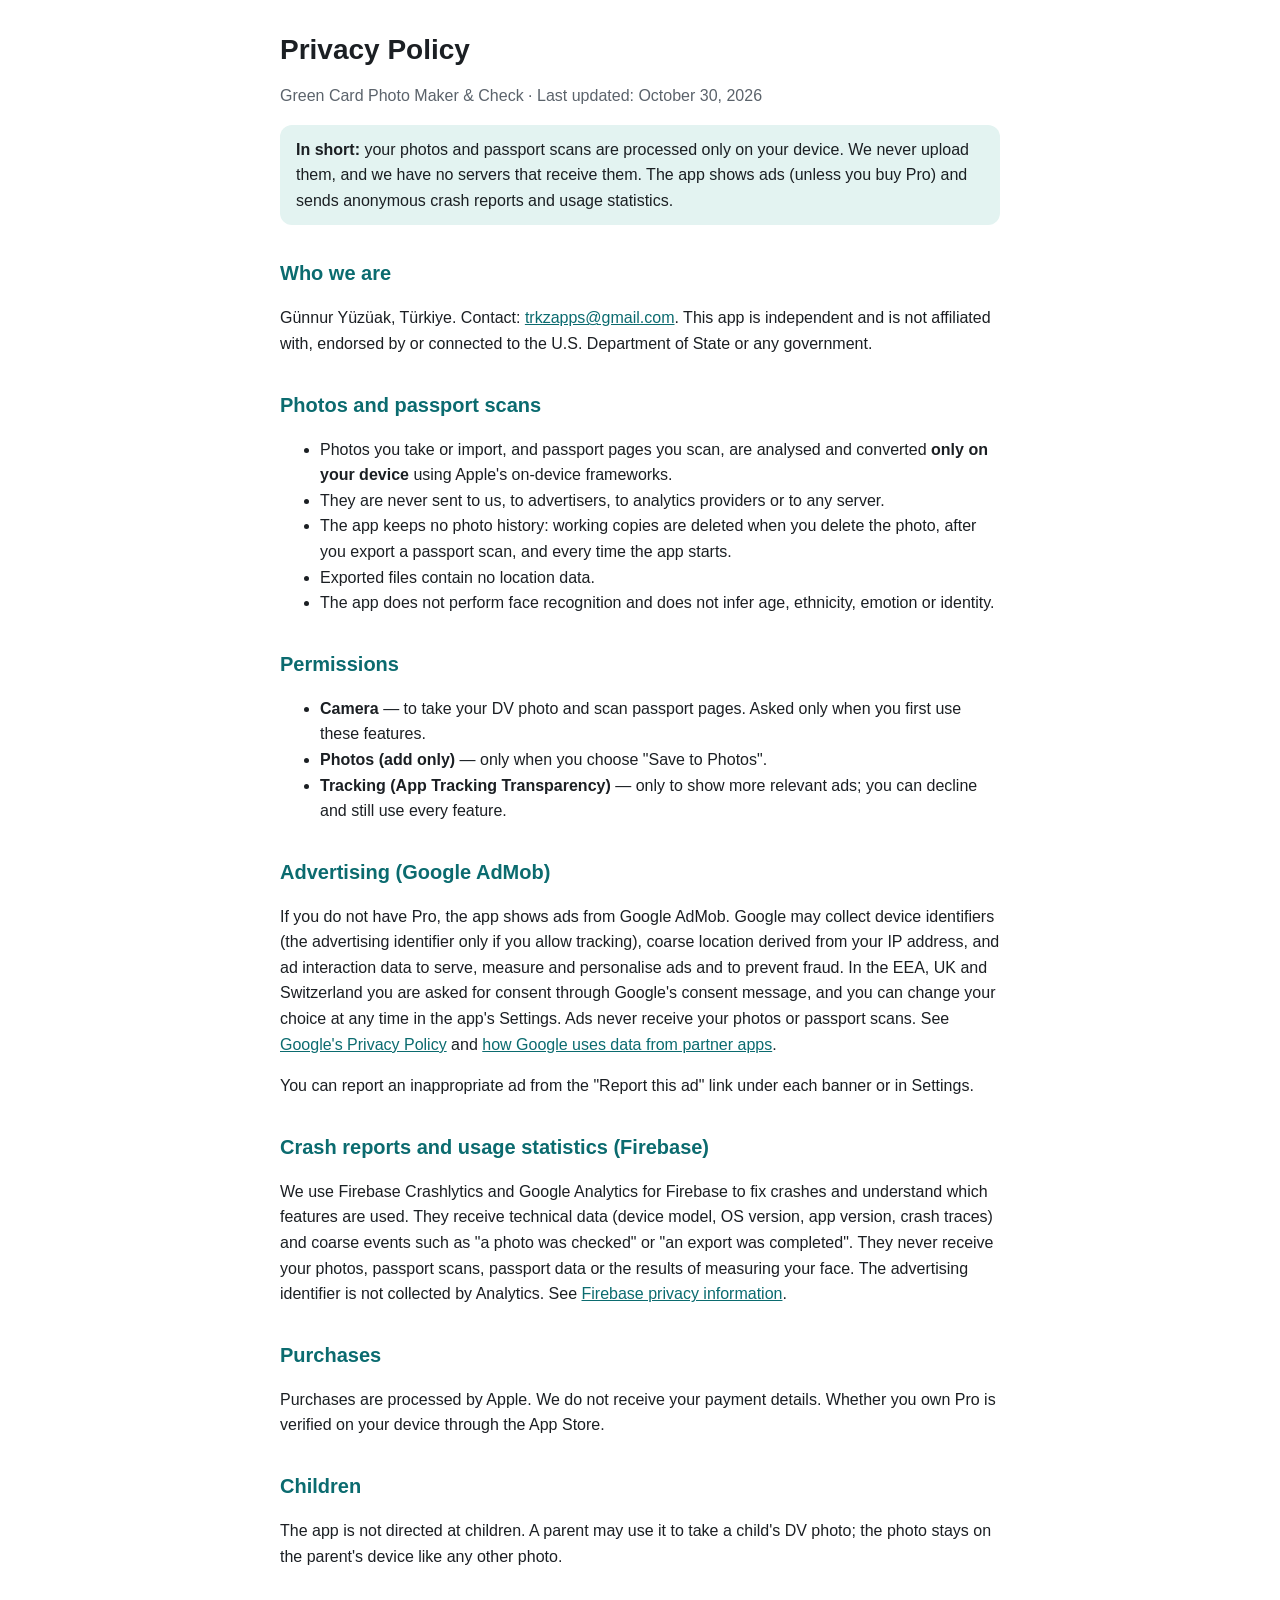
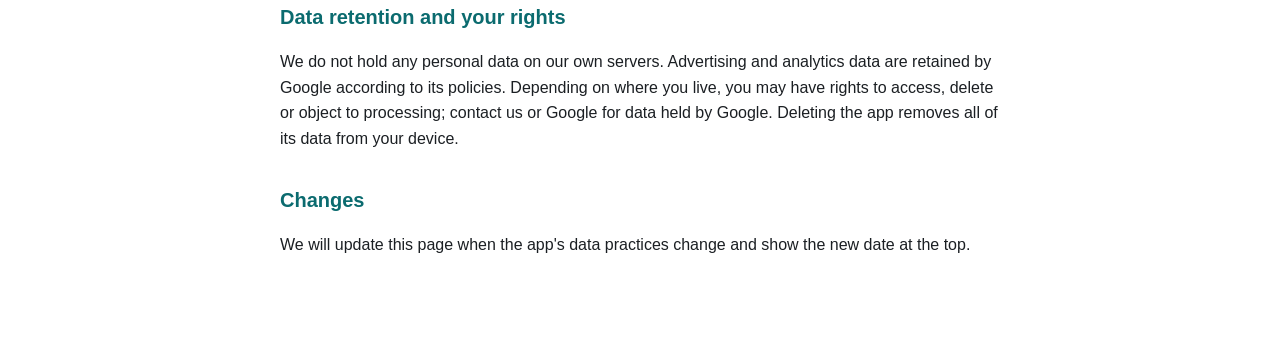
==== gcphotomaker/privacy-policy.html @ 04c85abb "Add files via upload" ====
<!doctype html>
<html lang="en">
<head>
<meta charset="utf-8">
<meta name="viewport" content="width=device-width, initial-scale=1">
<title>Privacy Policy — Green Card Photo Maker &amp; Check</title>
<style>
  :root { --text:#1b1f23; --muted:#5b636b; --brand:#0B6B6F; --bg:#ffffff; --soft:#E3F3F1; }
  body { margin:0; background:var(--bg); color:var(--text); font:16px/1.6 -apple-system, BlinkMacSystemFont, "Segoe UI", Roboto, sans-serif; }
  main { max-width:720px; margin:0 auto; padding:32px 16px 64px; }
  h1 { font-size:28px; line-height:1.25; margin:0 0 4px; }
  h2 { font-size:20px; margin:32px 0 8px; color:var(--brand); }
  p, li { color:var(--text); }
  .muted { color:var(--muted); }
  .note { background:var(--soft); border-radius:12px; padding:12px 16px; }
  a { color:var(--brand); }
</style>
</head>
<body>
<main>
<h1>Privacy Policy</h1>
<p class="muted">Green Card Photo Maker &amp; Check · Last updated: October 30, 2026</p>

<p class="note"><strong>In short:</strong> your photos and passport scans are processed only on your device. We never upload them, and we have no servers that receive them. The app shows ads (unless you buy Pro) and sends anonymous crash reports and usage statistics.</p>

<h2>Who we are</h2>
<p>Günnur Yüzüak, Türkiye. Contact: <a href="mailto:trkzapps@gmail.com">trkzapps@gmail.com</a>. This app is independent and is not affiliated with, endorsed by or connected to the U.S. Department of State or any government.</p>

<h2>Photos and passport scans</h2>
<ul>
  <li>Photos you take or import, and passport pages you scan, are analysed and converted <strong>only on your device</strong> using Apple's on-device frameworks.</li>
  <li>They are never sent to us, to advertisers, to analytics providers or to any server.</li>
  <li>The app keeps no photo history: working copies are deleted when you delete the photo, after you export a passport scan, and every time the app starts.</li>
  <li>Exported files contain no location data.</li>
  <li>The app does not perform face recognition and does not infer age, ethnicity, emotion or identity.</li>
</ul>

<h2>Permissions</h2>
<ul>
  <li><strong>Camera</strong> — to take your DV photo and scan passport pages. Asked only when you first use these features.</li>
  <li><strong>Photos (add only)</strong> — only when you choose "Save to Photos".</li>
  <li><strong>Tracking (App Tracking Transparency)</strong> — only to show more relevant ads; you can decline and still use every feature.</li>
</ul>

<h2>Advertising (Google AdMob)</h2>
<p>If you do not have Pro, the app shows ads from Google AdMob. Google may collect device identifiers (the advertising identifier only if you allow tracking), coarse location derived from your IP address, and ad interaction data to serve, measure and personalise ads and to prevent fraud. In the EEA, UK and Switzerland you are asked for consent through Google's consent message, and you can change your choice at any time in the app's Settings. Ads never receive your photos or passport scans. See <a href="https://policies.google.com/privacy">Google's Privacy Policy</a> and <a href="https://policies.google.com/technologies/partner-sites">how Google uses data from partner apps</a>.</p>
<p>You can report an inappropriate ad from the "Report this ad" link under each banner or in Settings.</p>

<h2>Crash reports and usage statistics (Firebase)</h2>
<p>We use Firebase Crashlytics and Google Analytics for Firebase to fix crashes and understand which features are used. They receive technical data (device model, OS version, app version, crash traces) and coarse events such as "a photo was checked" or "an export was completed". They never receive your photos, passport scans, passport data or the results of measuring your face. The advertising identifier is not collected by Analytics. See <a href="https://firebase.google.com/support/privacy">Firebase privacy information</a>.</p>

<h2>Purchases</h2>
<p>Purchases are processed by Apple. We do not receive your payment details. Whether you own Pro is verified on your device through the App Store.</p>

<h2>Children</h2>
<p>The app is not directed at children. A parent may use it to take a child's DV photo; the photo stays on the parent's device like any other photo.</p>

<h2>Data retention and your rights</h2>
<p>We do not hold any personal data on our own servers. Advertising and analytics data are retained by Google according to its policies. Depending on where you live, you may have rights to access, delete or object to processing; contact us or Google for data held by Google. Deleting the app removes all of its data from your device.</p>

<h2>Changes</h2>
<p>We will update this page when the app's data practices change and show the new date at the top.</p>
</main>
</body>
</html>
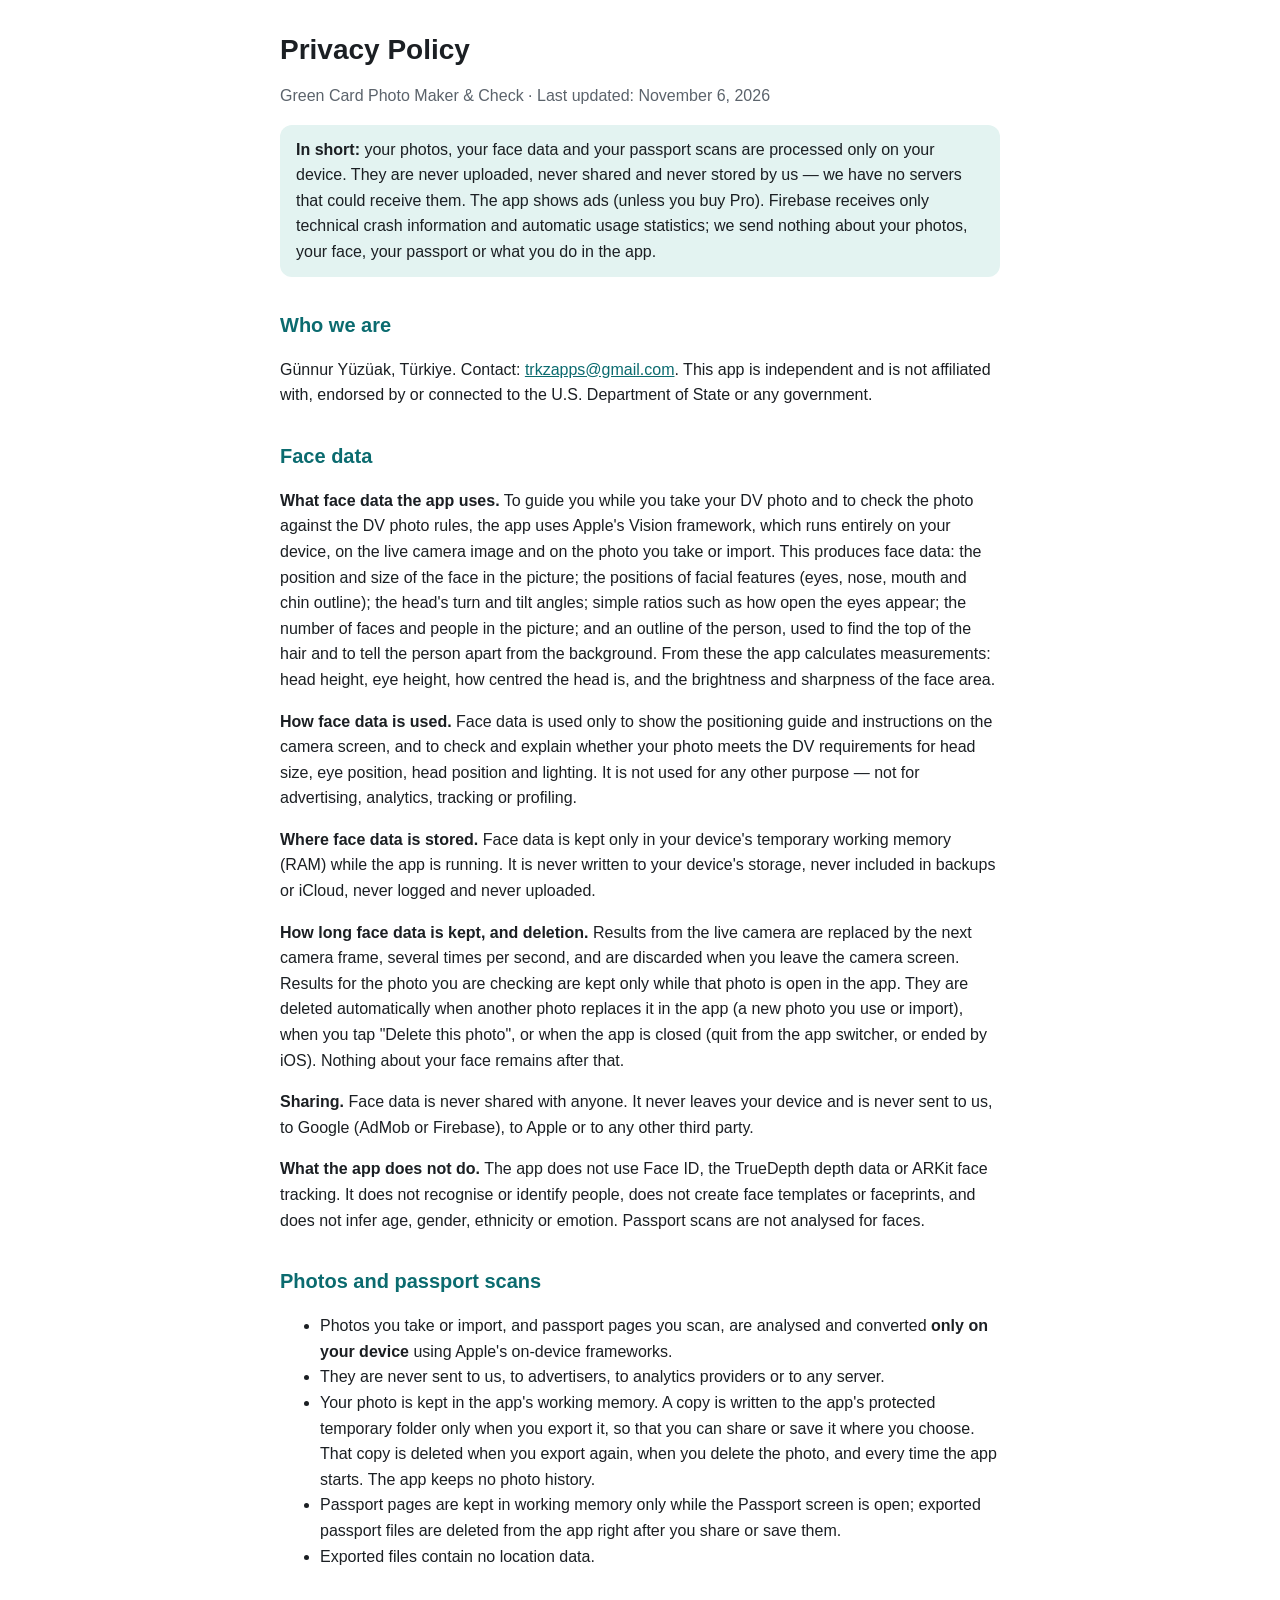
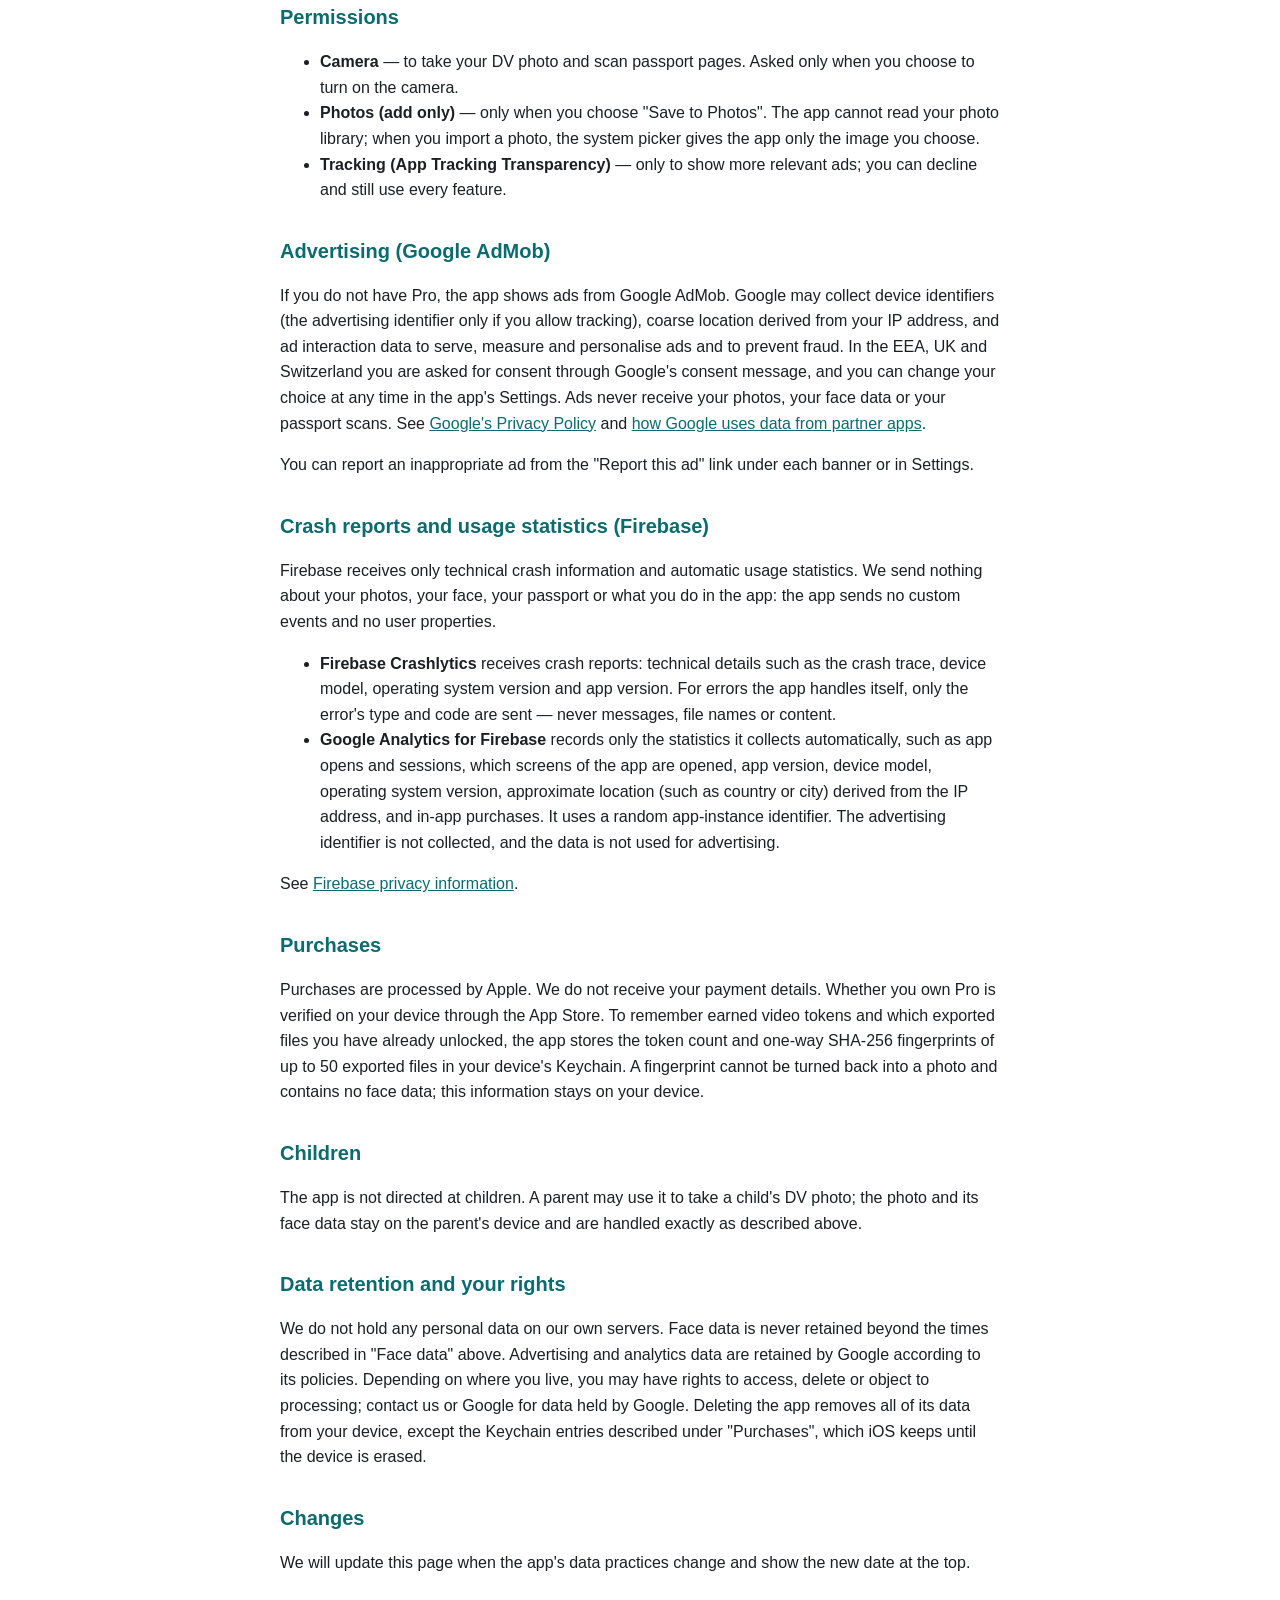
==== commit 0b29195d: "Add files via upload" ====
--- a/gcphotomaker/privacy-policy.html
+++ b/gcphotomaker/privacy-policy.html
@@ -19,44 +19,57 @@
 <body>
 <main>
 <h1>Privacy Policy</h1>
-<p class="muted">Green Card Photo Maker &amp; Check · Last updated: October 30, 2026</p>
+<p class="muted">Green Card Photo Maker &amp; Check · Last updated: November 6, 2026</p>
 
-<p class="note"><strong>In short:</strong> your photos and passport scans are processed only on your device. We never upload them, and we have no servers that receive them. The app shows ads (unless you buy Pro) and sends anonymous crash reports and usage statistics.</p>
+<p class="note"><strong>In short:</strong> your photos, your face data and your passport scans are processed only on your device. They are never uploaded, never shared and never stored by us — we have no servers that could receive them. The app shows ads (unless you buy Pro). Firebase receives only technical crash information and automatic usage statistics; we send nothing about your photos, your face, your passport or what you do in the app.</p>
 
 <h2>Who we are</h2>
 <p>Günnur Yüzüak, Türkiye. Contact: <a href="mailto:trkzapps@gmail.com">trkzapps@gmail.com</a>. This app is independent and is not affiliated with, endorsed by or connected to the U.S. Department of State or any government.</p>
+
+<h2 id="face-data">Face data</h2>
+<p><strong>What face data the app uses.</strong> To guide you while you take your DV photo and to check the photo against the DV photo rules, the app uses Apple's Vision framework, which runs entirely on your device, on the live camera image and on the photo you take or import. This produces face data: the position and size of the face in the picture; the positions of facial features (eyes, nose, mouth and chin outline); the head's turn and tilt angles; simple ratios such as how open the eyes appear; the number of faces and people in the picture; and an outline of the person, used to find the top of the hair and to tell the person apart from the background. From these the app calculates measurements: head height, eye height, how centred the head is, and the brightness and sharpness of the face area.</p>
+<p><strong>How face data is used.</strong> Face data is used only to show the positioning guide and instructions on the camera screen, and to check and explain whether your photo meets the DV requirements for head size, eye position, head position and lighting. It is not used for any other purpose — not for advertising, analytics, tracking or profiling.</p>
+<p><strong>Where face data is stored.</strong> Face data is kept only in your device's temporary working memory (RAM) while the app is running. It is never written to your device's storage, never included in backups or iCloud, never logged and never uploaded.</p>
+<p><strong>How long face data is kept, and deletion.</strong> Results from the live camera are replaced by the next camera frame, several times per second, and are discarded when you leave the camera screen. Results for the photo you are checking are kept only while that photo is open in the app. They are deleted automatically when another photo replaces it in the app (a new photo you use or import), when you tap "Delete this photo", or when the app is closed (quit from the app switcher, or ended by iOS). Nothing about your face remains after that.</p>
+<p><strong>Sharing.</strong> Face data is never shared with anyone. It never leaves your device and is never sent to us, to Google (AdMob or Firebase), to Apple or to any other third party.</p>
+<p><strong>What the app does not do.</strong> The app does not use Face ID, the TrueDepth depth data or ARKit face tracking. It does not recognise or identify people, does not create face templates or faceprints, and does not infer age, gender, ethnicity or emotion. Passport scans are not analysed for faces.</p>
 
 <h2>Photos and passport scans</h2>
 <ul>
   <li>Photos you take or import, and passport pages you scan, are analysed and converted <strong>only on your device</strong> using Apple's on-device frameworks.</li>
   <li>They are never sent to us, to advertisers, to analytics providers or to any server.</li>
-  <li>The app keeps no photo history: working copies are deleted when you delete the photo, after you export a passport scan, and every time the app starts.</li>
+  <li>Your photo is kept in the app's working memory. A copy is written to the app's protected temporary folder only when you export it, so that you can share or save it where you choose. That copy is deleted when you export again, when you delete the photo, and every time the app starts. The app keeps no photo history.</li>
+  <li>Passport pages are kept in working memory only while the Passport screen is open; exported passport files are deleted from the app right after you share or save them.</li>
   <li>Exported files contain no location data.</li>
-  <li>The app does not perform face recognition and does not infer age, ethnicity, emotion or identity.</li>
 </ul>
 
 <h2>Permissions</h2>
 <ul>
-  <li><strong>Camera</strong> — to take your DV photo and scan passport pages. Asked only when you first use these features.</li>
-  <li><strong>Photos (add only)</strong> — only when you choose "Save to Photos".</li>
+  <li><strong>Camera</strong> — to take your DV photo and scan passport pages. Asked only when you choose to turn on the camera.</li>
+  <li><strong>Photos (add only)</strong> — only when you choose "Save to Photos". The app cannot read your photo library; when you import a photo, the system picker gives the app only the image you choose.</li>
   <li><strong>Tracking (App Tracking Transparency)</strong> — only to show more relevant ads; you can decline and still use every feature.</li>
 </ul>
 
 <h2>Advertising (Google AdMob)</h2>
-<p>If you do not have Pro, the app shows ads from Google AdMob. Google may collect device identifiers (the advertising identifier only if you allow tracking), coarse location derived from your IP address, and ad interaction data to serve, measure and personalise ads and to prevent fraud. In the EEA, UK and Switzerland you are asked for consent through Google's consent message, and you can change your choice at any time in the app's Settings. Ads never receive your photos or passport scans. See <a href="https://policies.google.com/privacy">Google's Privacy Policy</a> and <a href="https://policies.google.com/technologies/partner-sites">how Google uses data from partner apps</a>.</p>
+<p>If you do not have Pro, the app shows ads from Google AdMob. Google may collect device identifiers (the advertising identifier only if you allow tracking), coarse location derived from your IP address, and ad interaction data to serve, measure and personalise ads and to prevent fraud. In the EEA, UK and Switzerland you are asked for consent through Google's consent message, and you can change your choice at any time in the app's Settings. Ads never receive your photos, your face data or your passport scans. See <a href="https://policies.google.com/privacy">Google's Privacy Policy</a> and <a href="https://policies.google.com/technologies/partner-sites">how Google uses data from partner apps</a>.</p>
 <p>You can report an inappropriate ad from the "Report this ad" link under each banner or in Settings.</p>
 
 <h2>Crash reports and usage statistics (Firebase)</h2>
-<p>We use Firebase Crashlytics and Google Analytics for Firebase to fix crashes and understand which features are used. They receive technical data (device model, OS version, app version, crash traces) and coarse events such as "a photo was checked" or "an export was completed". They never receive your photos, passport scans, passport data or the results of measuring your face. The advertising identifier is not collected by Analytics. See <a href="https://firebase.google.com/support/privacy">Firebase privacy information</a>.</p>
+<p>Firebase receives only technical crash information and automatic usage statistics. We send nothing about your photos, your face, your passport or what you do in the app: the app sends no custom events and no user properties.</p>
+<ul>
+  <li><strong>Firebase Crashlytics</strong> receives crash reports: technical details such as the crash trace, device model, operating system version and app version. For errors the app handles itself, only the error's type and code are sent — never messages, file names or content.</li>
+  <li><strong>Google Analytics for Firebase</strong> records only the statistics it collects automatically, such as app opens and sessions, which screens of the app are opened, app version, device model, operating system version, approximate location (such as country or city) derived from the IP address, and in-app purchases. It uses a random app-instance identifier. The advertising identifier is not collected, and the data is not used for advertising.</li>
+</ul>
+<p>See <a href="https://firebase.google.com/support/privacy">Firebase privacy information</a>.</p>
 
 <h2>Purchases</h2>
-<p>Purchases are processed by Apple. We do not receive your payment details. Whether you own Pro is verified on your device through the App Store.</p>
+<p>Purchases are processed by Apple. We do not receive your payment details. Whether you own Pro is verified on your device through the App Store. To remember earned video tokens and which exported files you have already unlocked, the app stores the token count and one-way SHA-256 fingerprints of up to 50 exported files in your device's Keychain. A fingerprint cannot be turned back into a photo and contains no face data; this information stays on your device.</p>
 
 <h2>Children</h2>
-<p>The app is not directed at children. A parent may use it to take a child's DV photo; the photo stays on the parent's device like any other photo.</p>
+<p>The app is not directed at children. A parent may use it to take a child's DV photo; the photo and its face data stay on the parent's device and are handled exactly as described above.</p>
 
 <h2>Data retention and your rights</h2>
-<p>We do not hold any personal data on our own servers. Advertising and analytics data are retained by Google according to its policies. Depending on where you live, you may have rights to access, delete or object to processing; contact us or Google for data held by Google. Deleting the app removes all of its data from your device.</p>
+<p>We do not hold any personal data on our own servers. Face data is never retained beyond the times described in "Face data" above. Advertising and analytics data are retained by Google according to its policies. Depending on where you live, you may have rights to access, delete or object to processing; contact us or Google for data held by Google. Deleting the app removes all of its data from your device, except the Keychain entries described under "Purchases", which iOS keeps until the device is erased.</p>
 
 <h2>Changes</h2>
 <p>We will update this page when the app's data practices change and show the new date at the top.</p>
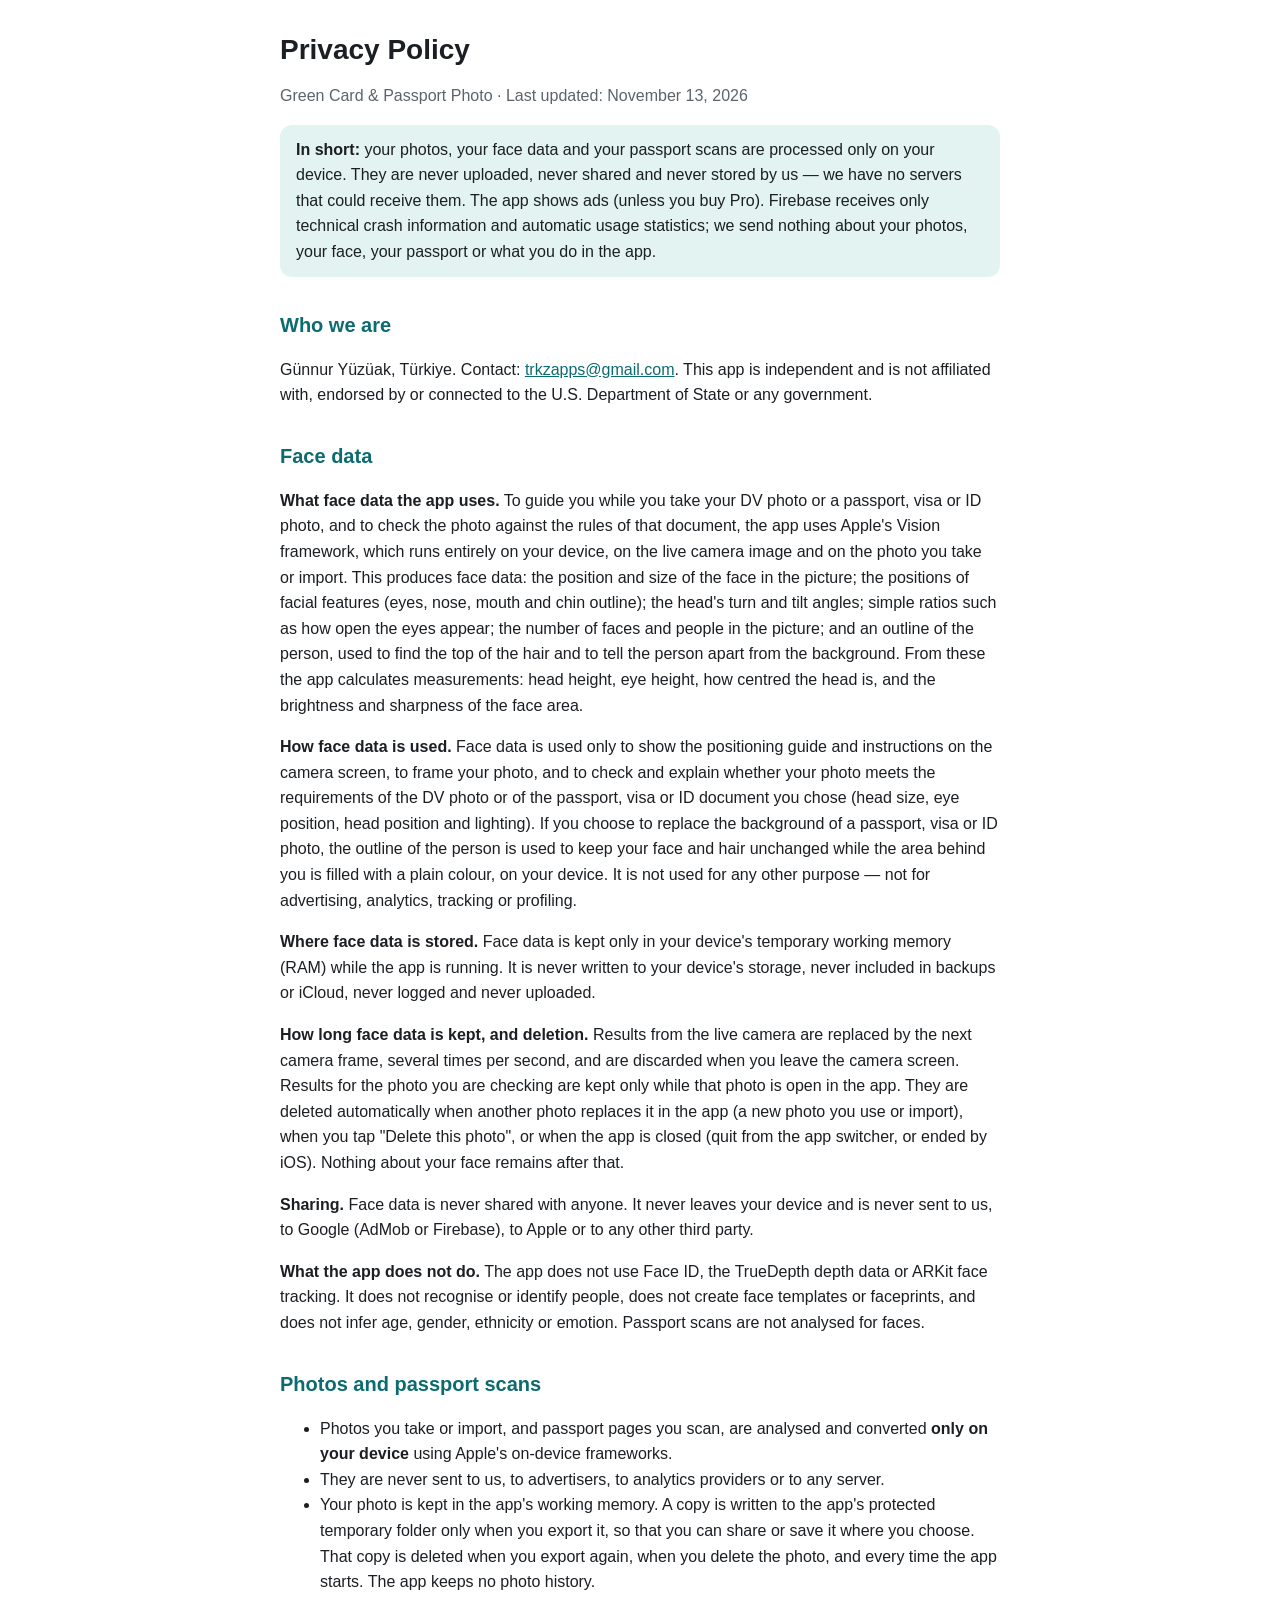
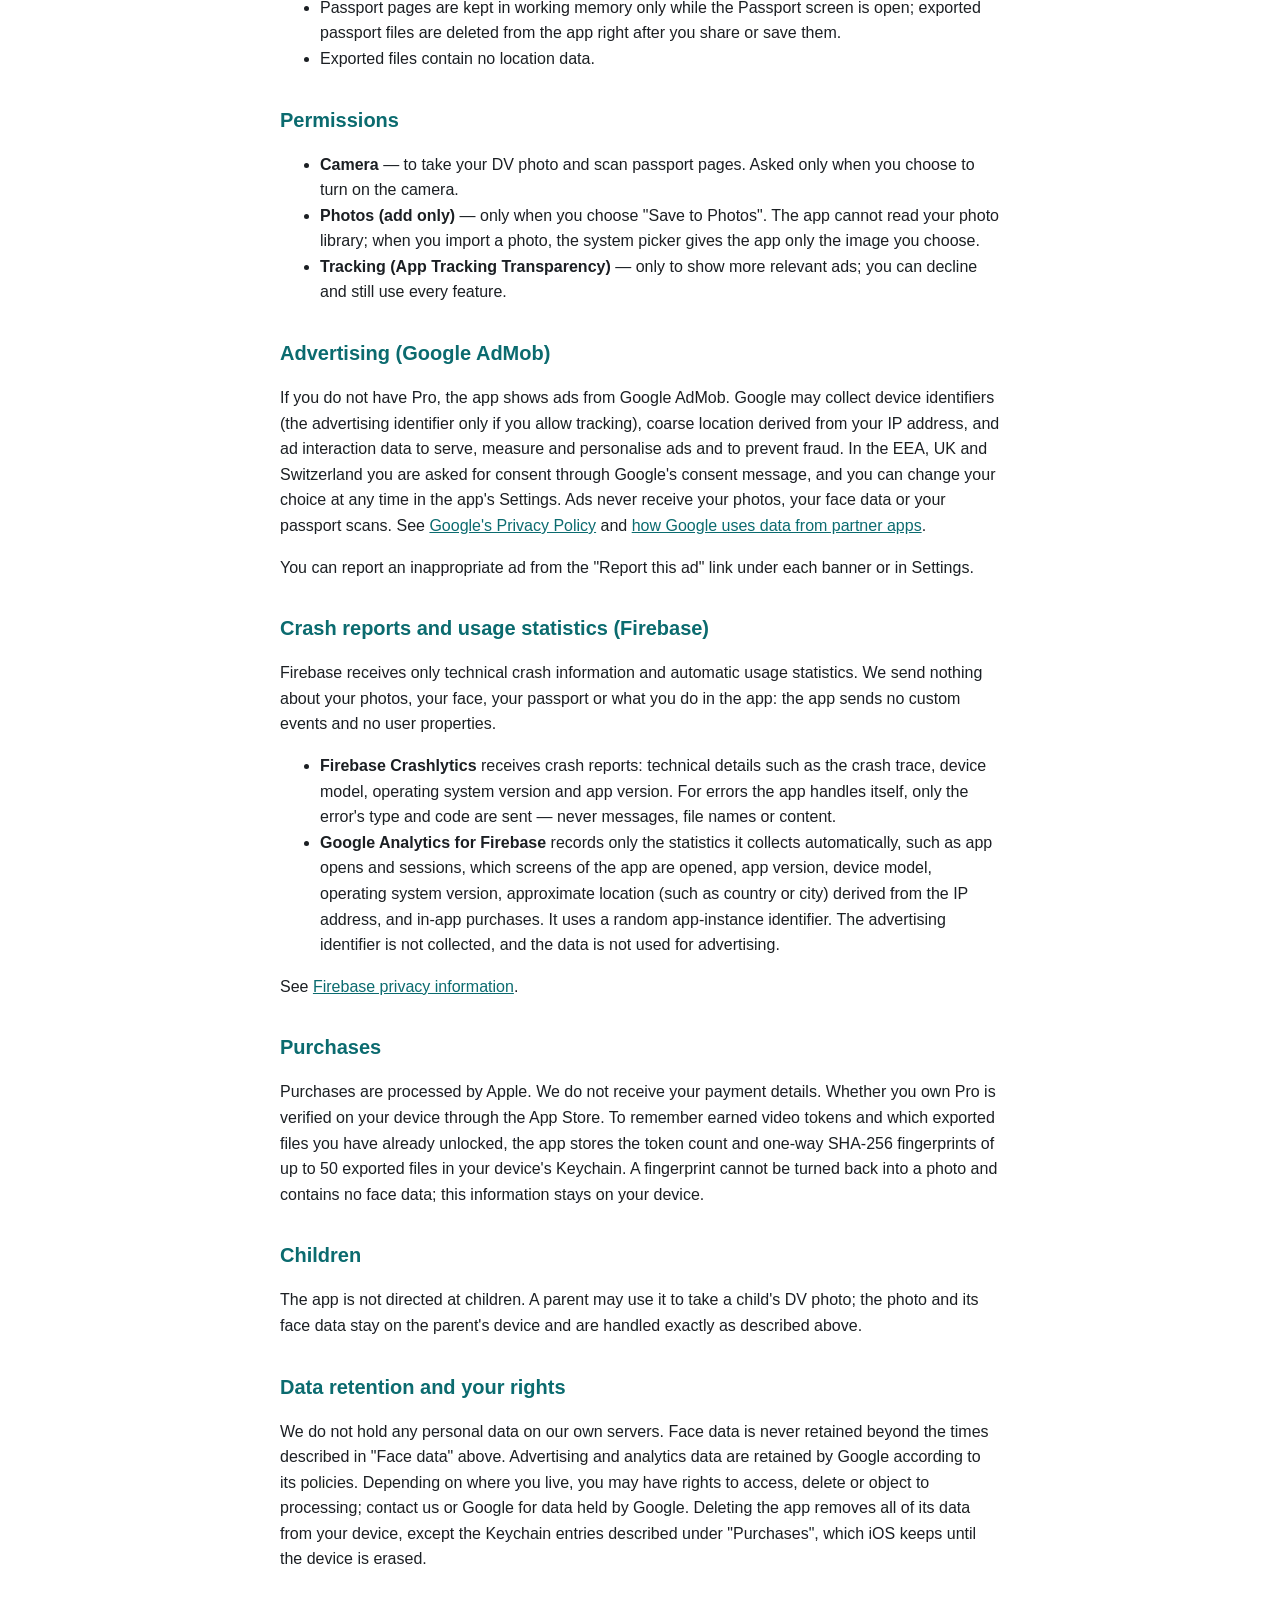
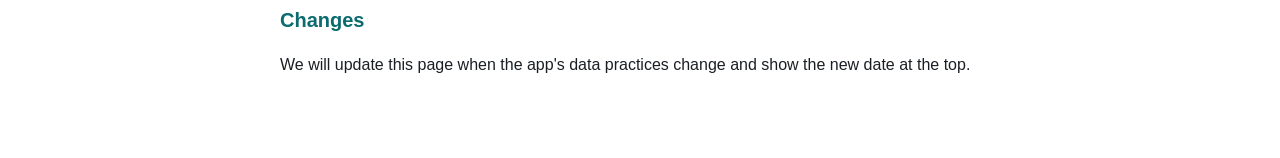
==== commit 9495a159: "Add files via upload" ====
--- a/gcphotomaker/privacy-policy.html
+++ b/gcphotomaker/privacy-policy.html
@@ -3,7 +3,7 @@
 <head>
 <meta charset="utf-8">
 <meta name="viewport" content="width=device-width, initial-scale=1">
-<title>Privacy Policy — Green Card Photo Maker &amp; Check</title>
+<title>Privacy Policy — Green Card &amp; Passport Photo</title>
 <style>
   :root { --text:#1b1f23; --muted:#5b636b; --brand:#0B6B6F; --bg:#ffffff; --soft:#E3F3F1; }
   body { margin:0; background:var(--bg); color:var(--text); font:16px/1.6 -apple-system, BlinkMacSystemFont, "Segoe UI", Roboto, sans-serif; }
@@ -19,7 +19,7 @@
 <body>
 <main>
 <h1>Privacy Policy</h1>
-<p class="muted">Green Card Photo Maker &amp; Check · Last updated: November 6, 2026</p>
+<p class="muted">Green Card &amp; Passport Photo · Last updated: November 13, 2026</p>
 
 <p class="note"><strong>In short:</strong> your photos, your face data and your passport scans are processed only on your device. They are never uploaded, never shared and never stored by us — we have no servers that could receive them. The app shows ads (unless you buy Pro). Firebase receives only technical crash information and automatic usage statistics; we send nothing about your photos, your face, your passport or what you do in the app.</p>
 
@@ -27,8 +27,8 @@
 <p>Günnur Yüzüak, Türkiye. Contact: <a href="mailto:trkzapps@gmail.com">trkzapps@gmail.com</a>. This app is independent and is not affiliated with, endorsed by or connected to the U.S. Department of State or any government.</p>
 
 <h2 id="face-data">Face data</h2>
-<p><strong>What face data the app uses.</strong> To guide you while you take your DV photo and to check the photo against the DV photo rules, the app uses Apple's Vision framework, which runs entirely on your device, on the live camera image and on the photo you take or import. This produces face data: the position and size of the face in the picture; the positions of facial features (eyes, nose, mouth and chin outline); the head's turn and tilt angles; simple ratios such as how open the eyes appear; the number of faces and people in the picture; and an outline of the person, used to find the top of the hair and to tell the person apart from the background. From these the app calculates measurements: head height, eye height, how centred the head is, and the brightness and sharpness of the face area.</p>
-<p><strong>How face data is used.</strong> Face data is used only to show the positioning guide and instructions on the camera screen, and to check and explain whether your photo meets the DV requirements for head size, eye position, head position and lighting. It is not used for any other purpose — not for advertising, analytics, tracking or profiling.</p>
+<p><strong>What face data the app uses.</strong> To guide you while you take your DV photo or a passport, visa or ID photo, and to check the photo against the rules of that document, the app uses Apple's Vision framework, which runs entirely on your device, on the live camera image and on the photo you take or import. This produces face data: the position and size of the face in the picture; the positions of facial features (eyes, nose, mouth and chin outline); the head's turn and tilt angles; simple ratios such as how open the eyes appear; the number of faces and people in the picture; and an outline of the person, used to find the top of the hair and to tell the person apart from the background. From these the app calculates measurements: head height, eye height, how centred the head is, and the brightness and sharpness of the face area.</p>
+<p><strong>How face data is used.</strong> Face data is used only to show the positioning guide and instructions on the camera screen, to frame your photo, and to check and explain whether your photo meets the requirements of the DV photo or of the passport, visa or ID document you chose (head size, eye position, head position and lighting). If you choose to replace the background of a passport, visa or ID photo, the outline of the person is used to keep your face and hair unchanged while the area behind you is filled with a plain colour, on your device. It is not used for any other purpose — not for advertising, analytics, tracking or profiling.</p>
 <p><strong>Where face data is stored.</strong> Face data is kept only in your device's temporary working memory (RAM) while the app is running. It is never written to your device's storage, never included in backups or iCloud, never logged and never uploaded.</p>
 <p><strong>How long face data is kept, and deletion.</strong> Results from the live camera are replaced by the next camera frame, several times per second, and are discarded when you leave the camera screen. Results for the photo you are checking are kept only while that photo is open in the app. They are deleted automatically when another photo replaces it in the app (a new photo you use or import), when you tap "Delete this photo", or when the app is closed (quit from the app switcher, or ended by iOS). Nothing about your face remains after that.</p>
 <p><strong>Sharing.</strong> Face data is never shared with anyone. It never leaves your device and is never sent to us, to Google (AdMob or Firebase), to Apple or to any other third party.</p>
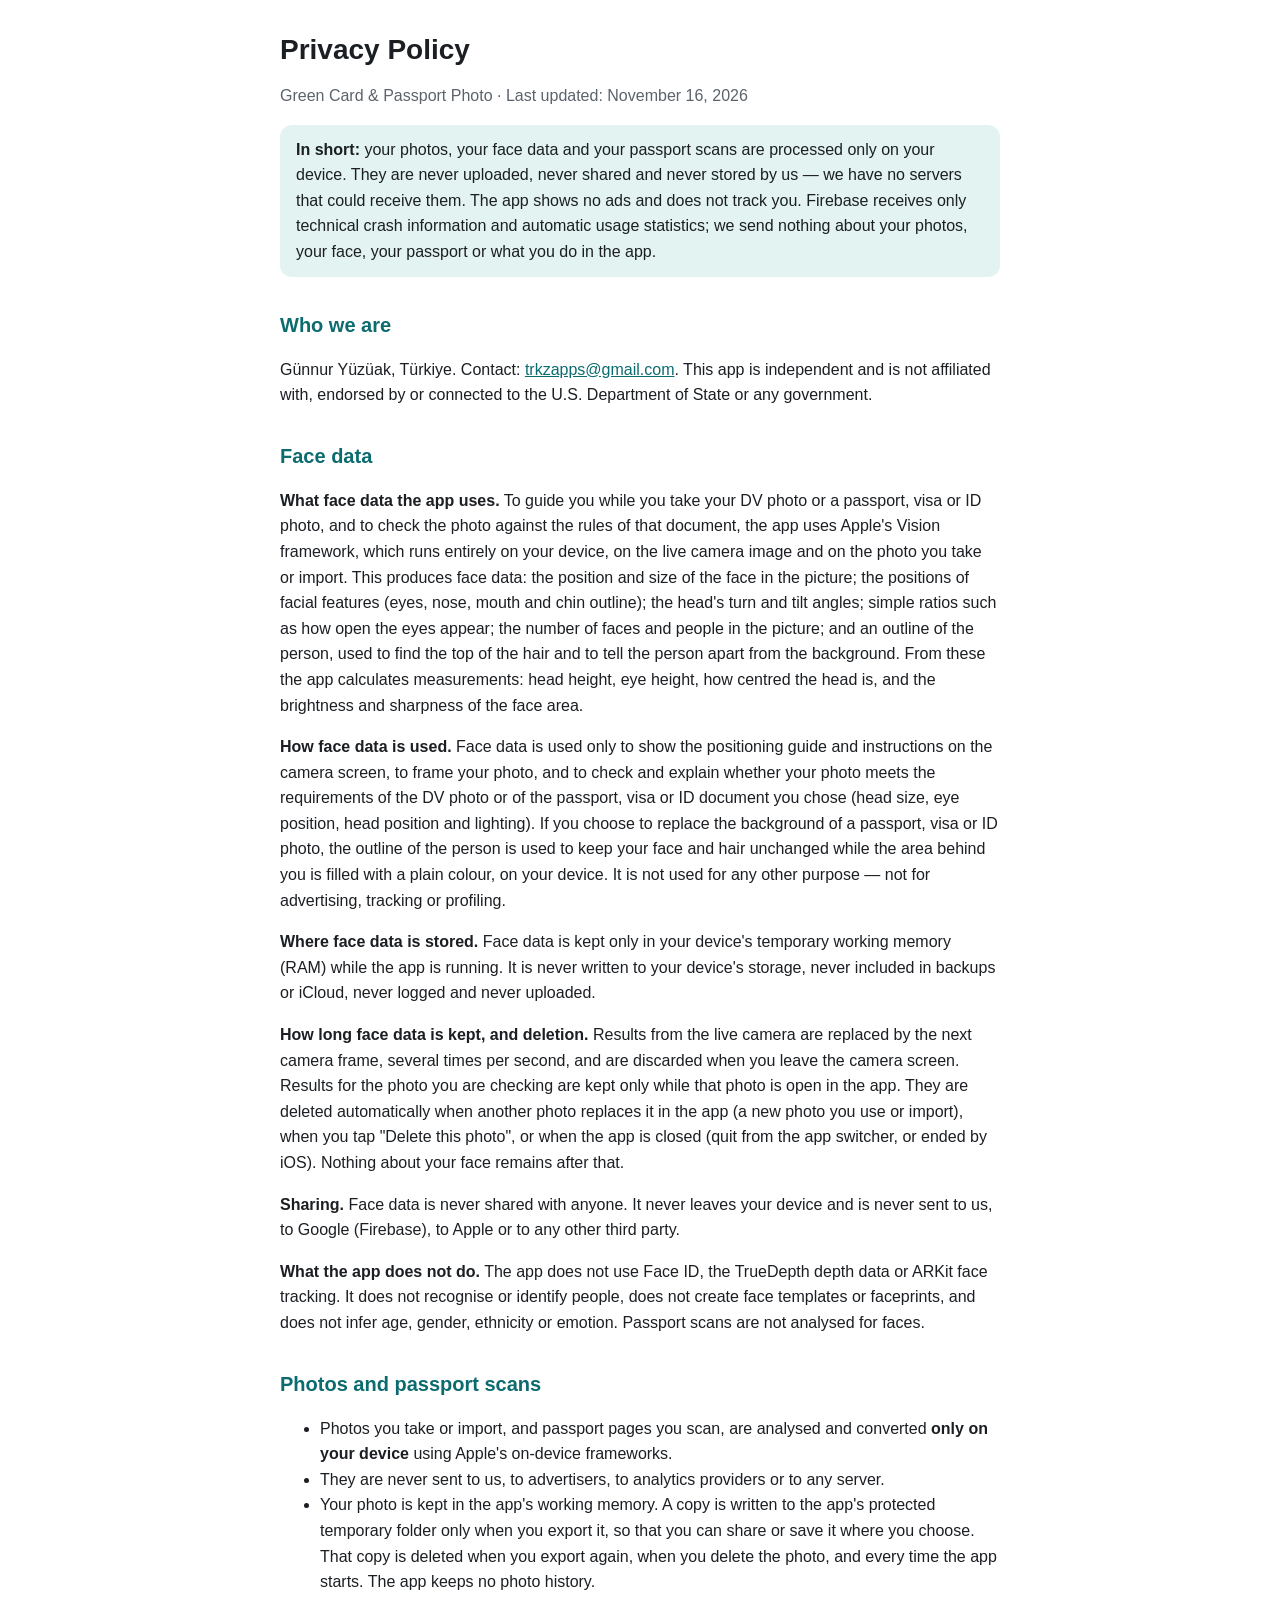
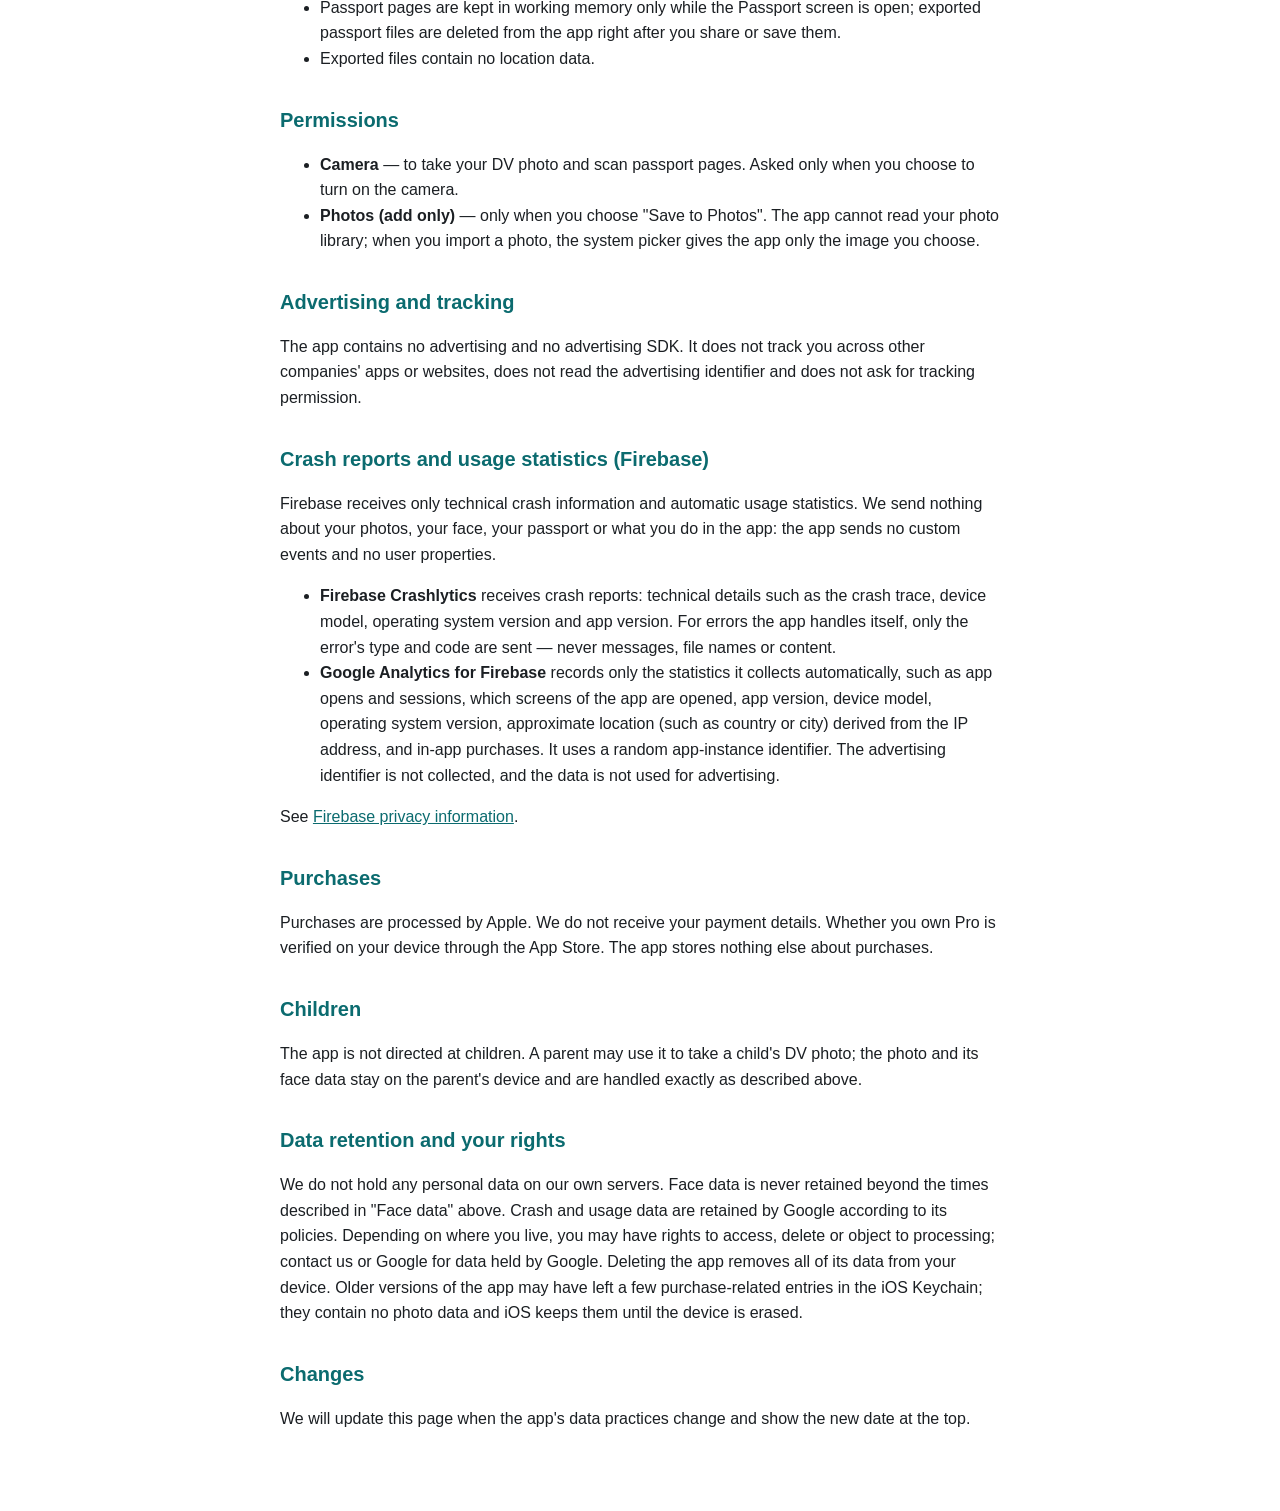
==== commit 5df9ee5e: "Add files via upload" ====
--- a/gcphotomaker/privacy-policy.html
+++ b/gcphotomaker/privacy-policy.html
@@ -19,19 +19,19 @@
 <body>
 <main>
 <h1>Privacy Policy</h1>
-<p class="muted">Green Card &amp; Passport Photo · Last updated: November 13, 2026</p>
+<p class="muted">Green Card &amp; Passport Photo · Last updated: November 16, 2026</p>
 
-<p class="note"><strong>In short:</strong> your photos, your face data and your passport scans are processed only on your device. They are never uploaded, never shared and never stored by us — we have no servers that could receive them. The app shows ads (unless you buy Pro). Firebase receives only technical crash information and automatic usage statistics; we send nothing about your photos, your face, your passport or what you do in the app.</p>
+<p class="note"><strong>In short:</strong> your photos, your face data and your passport scans are processed only on your device. They are never uploaded, never shared and never stored by us — we have no servers that could receive them. The app shows no ads and does not track you. Firebase receives only technical crash information and automatic usage statistics; we send nothing about your photos, your face, your passport or what you do in the app.</p>
 
 <h2>Who we are</h2>
 <p>Günnur Yüzüak, Türkiye. Contact: <a href="mailto:trkzapps@gmail.com">trkzapps@gmail.com</a>. This app is independent and is not affiliated with, endorsed by or connected to the U.S. Department of State or any government.</p>
 
 <h2 id="face-data">Face data</h2>
 <p><strong>What face data the app uses.</strong> To guide you while you take your DV photo or a passport, visa or ID photo, and to check the photo against the rules of that document, the app uses Apple's Vision framework, which runs entirely on your device, on the live camera image and on the photo you take or import. This produces face data: the position and size of the face in the picture; the positions of facial features (eyes, nose, mouth and chin outline); the head's turn and tilt angles; simple ratios such as how open the eyes appear; the number of faces and people in the picture; and an outline of the person, used to find the top of the hair and to tell the person apart from the background. From these the app calculates measurements: head height, eye height, how centred the head is, and the brightness and sharpness of the face area.</p>
-<p><strong>How face data is used.</strong> Face data is used only to show the positioning guide and instructions on the camera screen, to frame your photo, and to check and explain whether your photo meets the requirements of the DV photo or of the passport, visa or ID document you chose (head size, eye position, head position and lighting). If you choose to replace the background of a passport, visa or ID photo, the outline of the person is used to keep your face and hair unchanged while the area behind you is filled with a plain colour, on your device. It is not used for any other purpose — not for advertising, analytics, tracking or profiling.</p>
+<p><strong>How face data is used.</strong> Face data is used only to show the positioning guide and instructions on the camera screen, to frame your photo, and to check and explain whether your photo meets the requirements of the DV photo or of the passport, visa or ID document you chose (head size, eye position, head position and lighting). If you choose to replace the background of a passport, visa or ID photo, the outline of the person is used to keep your face and hair unchanged while the area behind you is filled with a plain colour, on your device. It is not used for any other purpose — not for advertising, tracking or profiling.</p>
 <p><strong>Where face data is stored.</strong> Face data is kept only in your device's temporary working memory (RAM) while the app is running. It is never written to your device's storage, never included in backups or iCloud, never logged and never uploaded.</p>
 <p><strong>How long face data is kept, and deletion.</strong> Results from the live camera are replaced by the next camera frame, several times per second, and are discarded when you leave the camera screen. Results for the photo you are checking are kept only while that photo is open in the app. They are deleted automatically when another photo replaces it in the app (a new photo you use or import), when you tap "Delete this photo", or when the app is closed (quit from the app switcher, or ended by iOS). Nothing about your face remains after that.</p>
-<p><strong>Sharing.</strong> Face data is never shared with anyone. It never leaves your device and is never sent to us, to Google (AdMob or Firebase), to Apple or to any other third party.</p>
+<p><strong>Sharing.</strong> Face data is never shared with anyone. It never leaves your device and is never sent to us, to Google (Firebase), to Apple or to any other third party.</p>
 <p><strong>What the app does not do.</strong> The app does not use Face ID, the TrueDepth depth data or ARKit face tracking. It does not recognise or identify people, does not create face templates or faceprints, and does not infer age, gender, ethnicity or emotion. Passport scans are not analysed for faces.</p>
 
 <h2>Photos and passport scans</h2>
@@ -47,12 +47,10 @@
 <ul>
   <li><strong>Camera</strong> — to take your DV photo and scan passport pages. Asked only when you choose to turn on the camera.</li>
   <li><strong>Photos (add only)</strong> — only when you choose "Save to Photos". The app cannot read your photo library; when you import a photo, the system picker gives the app only the image you choose.</li>
-  <li><strong>Tracking (App Tracking Transparency)</strong> — only to show more relevant ads; you can decline and still use every feature.</li>
 </ul>
 
-<h2>Advertising (Google AdMob)</h2>
-<p>If you do not have Pro, the app shows ads from Google AdMob. Google may collect device identifiers (the advertising identifier only if you allow tracking), coarse location derived from your IP address, and ad interaction data to serve, measure and personalise ads and to prevent fraud. In the EEA, UK and Switzerland you are asked for consent through Google's consent message, and you can change your choice at any time in the app's Settings. Ads never receive your photos, your face data or your passport scans. See <a href="https://policies.google.com/privacy">Google's Privacy Policy</a> and <a href="https://policies.google.com/technologies/partner-sites">how Google uses data from partner apps</a>.</p>
-<p>You can report an inappropriate ad from the "Report this ad" link under each banner or in Settings.</p>
+<h2>Advertising and tracking</h2>
+<p>The app contains no advertising and no advertising SDK. It does not track you across other companies' apps or websites, does not read the advertising identifier and does not ask for tracking permission.</p>
 
 <h2>Crash reports and usage statistics (Firebase)</h2>
 <p>Firebase receives only technical crash information and automatic usage statistics. We send nothing about your photos, your face, your passport or what you do in the app: the app sends no custom events and no user properties.</p>
@@ -63,13 +61,13 @@
 <p>See <a href="https://firebase.google.com/support/privacy">Firebase privacy information</a>.</p>
 
 <h2>Purchases</h2>
-<p>Purchases are processed by Apple. We do not receive your payment details. Whether you own Pro is verified on your device through the App Store. To remember earned video tokens and which exported files you have already unlocked, the app stores the token count and one-way SHA-256 fingerprints of up to 50 exported files in your device's Keychain. A fingerprint cannot be turned back into a photo and contains no face data; this information stays on your device.</p>
+<p>Purchases are processed by Apple. We do not receive your payment details. Whether you own Pro is verified on your device through the App Store. The app stores nothing else about purchases.</p>
 
 <h2>Children</h2>
 <p>The app is not directed at children. A parent may use it to take a child's DV photo; the photo and its face data stay on the parent's device and are handled exactly as described above.</p>
 
 <h2>Data retention and your rights</h2>
-<p>We do not hold any personal data on our own servers. Face data is never retained beyond the times described in "Face data" above. Advertising and analytics data are retained by Google according to its policies. Depending on where you live, you may have rights to access, delete or object to processing; contact us or Google for data held by Google. Deleting the app removes all of its data from your device, except the Keychain entries described under "Purchases", which iOS keeps until the device is erased.</p>
+<p>We do not hold any personal data on our own servers. Face data is never retained beyond the times described in "Face data" above. Crash and usage data are retained by Google according to its policies. Depending on where you live, you may have rights to access, delete or object to processing; contact us or Google for data held by Google. Deleting the app removes all of its data from your device. Older versions of the app may have left a few purchase-related entries in the iOS Keychain; they contain no photo data and iOS keeps them until the device is erased.</p>
 
 <h2>Changes</h2>
 <p>We will update this page when the app's data practices change and show the new date at the top.</p>
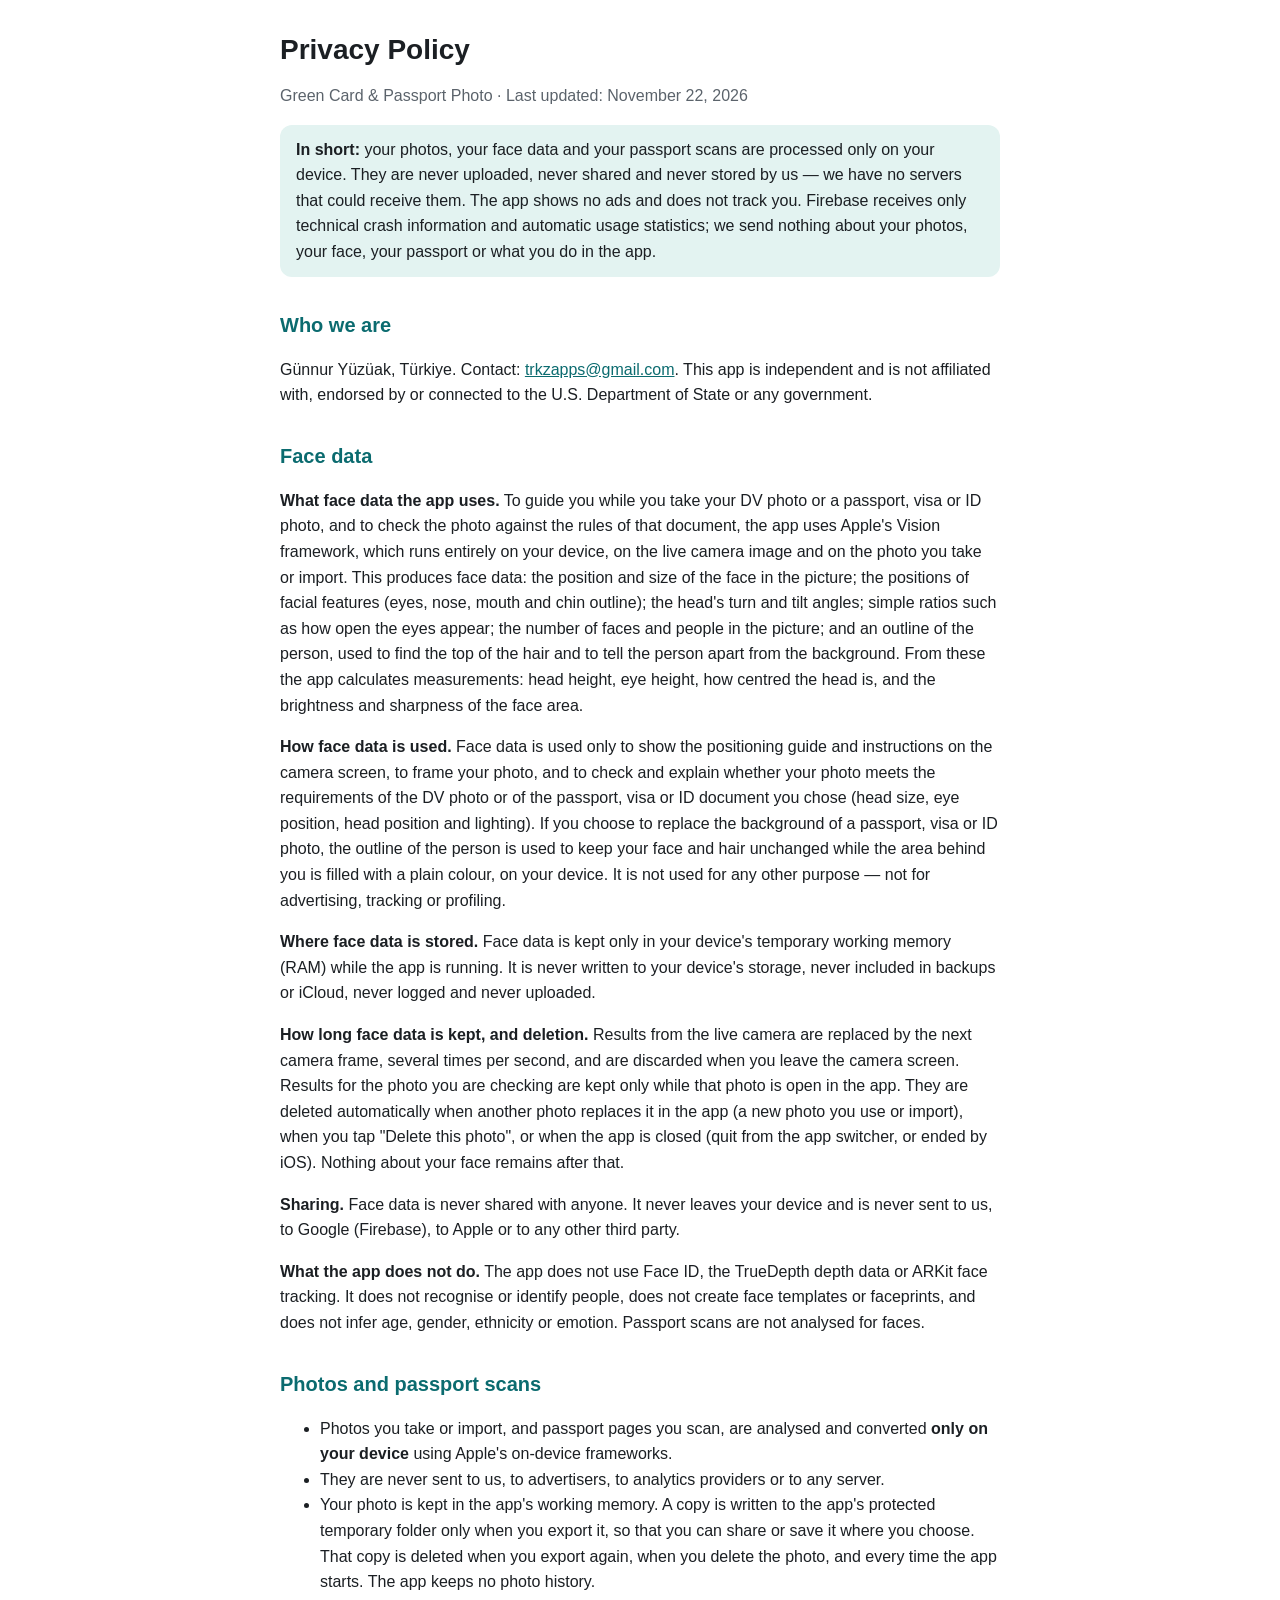
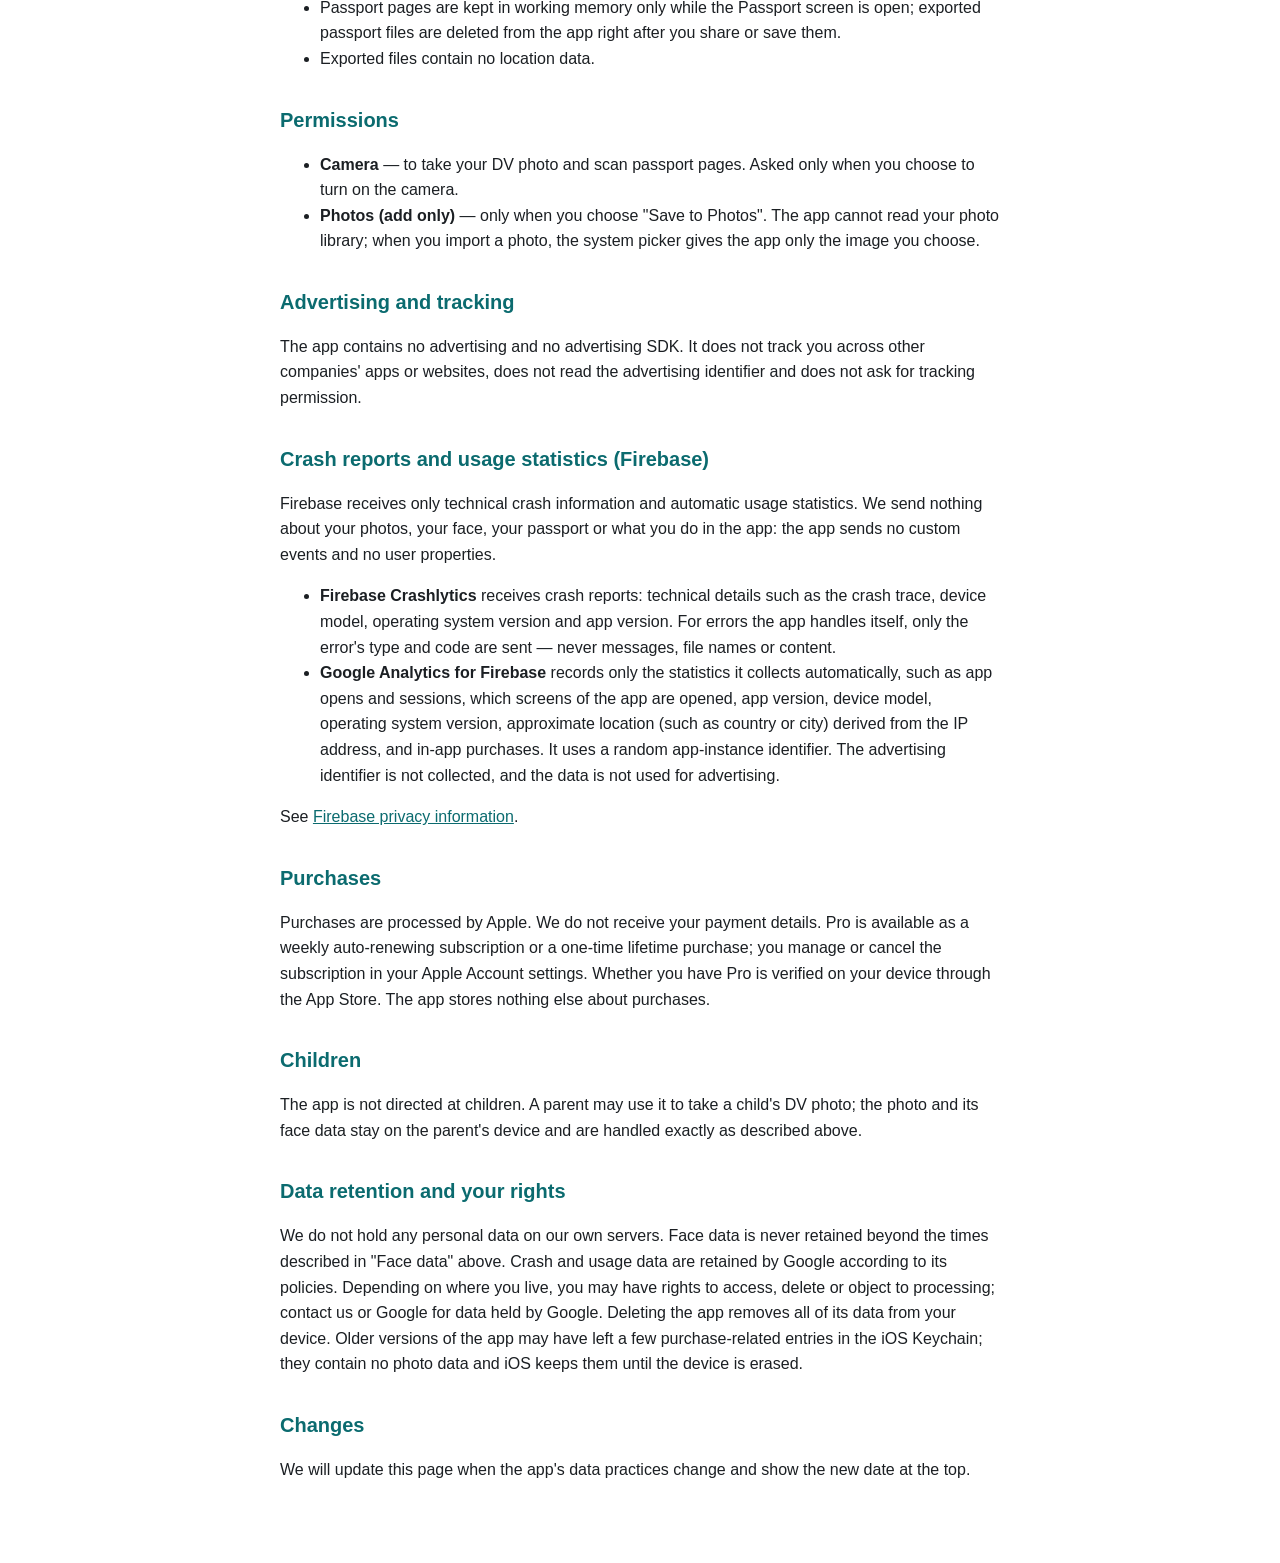
==== commit ab3bf42b: "Add files via upload" ====
--- a/gcphotomaker/privacy-policy.html
+++ b/gcphotomaker/privacy-policy.html
@@ -19,7 +19,7 @@
 <body>
 <main>
 <h1>Privacy Policy</h1>
-<p class="muted">Green Card &amp; Passport Photo · Last updated: November 16, 2026</p>
+<p class="muted">Green Card &amp; Passport Photo · Last updated: November 22, 2026</p>
 
 <p class="note"><strong>In short:</strong> your photos, your face data and your passport scans are processed only on your device. They are never uploaded, never shared and never stored by us — we have no servers that could receive them. The app shows no ads and does not track you. Firebase receives only technical crash information and automatic usage statistics; we send nothing about your photos, your face, your passport or what you do in the app.</p>
 
@@ -61,7 +61,7 @@
 <p>See <a href="https://firebase.google.com/support/privacy">Firebase privacy information</a>.</p>
 
 <h2>Purchases</h2>
-<p>Purchases are processed by Apple. We do not receive your payment details. Whether you own Pro is verified on your device through the App Store. The app stores nothing else about purchases.</p>
+<p>Purchases are processed by Apple. We do not receive your payment details. Pro is available as a weekly auto-renewing subscription or a one-time lifetime purchase; you manage or cancel the subscription in your Apple Account settings. Whether you have Pro is verified on your device through the App Store. The app stores nothing else about purchases.</p>
 
 <h2>Children</h2>
 <p>The app is not directed at children. A parent may use it to take a child's DV photo; the photo and its face data stay on the parent's device and are handled exactly as described above.</p>
